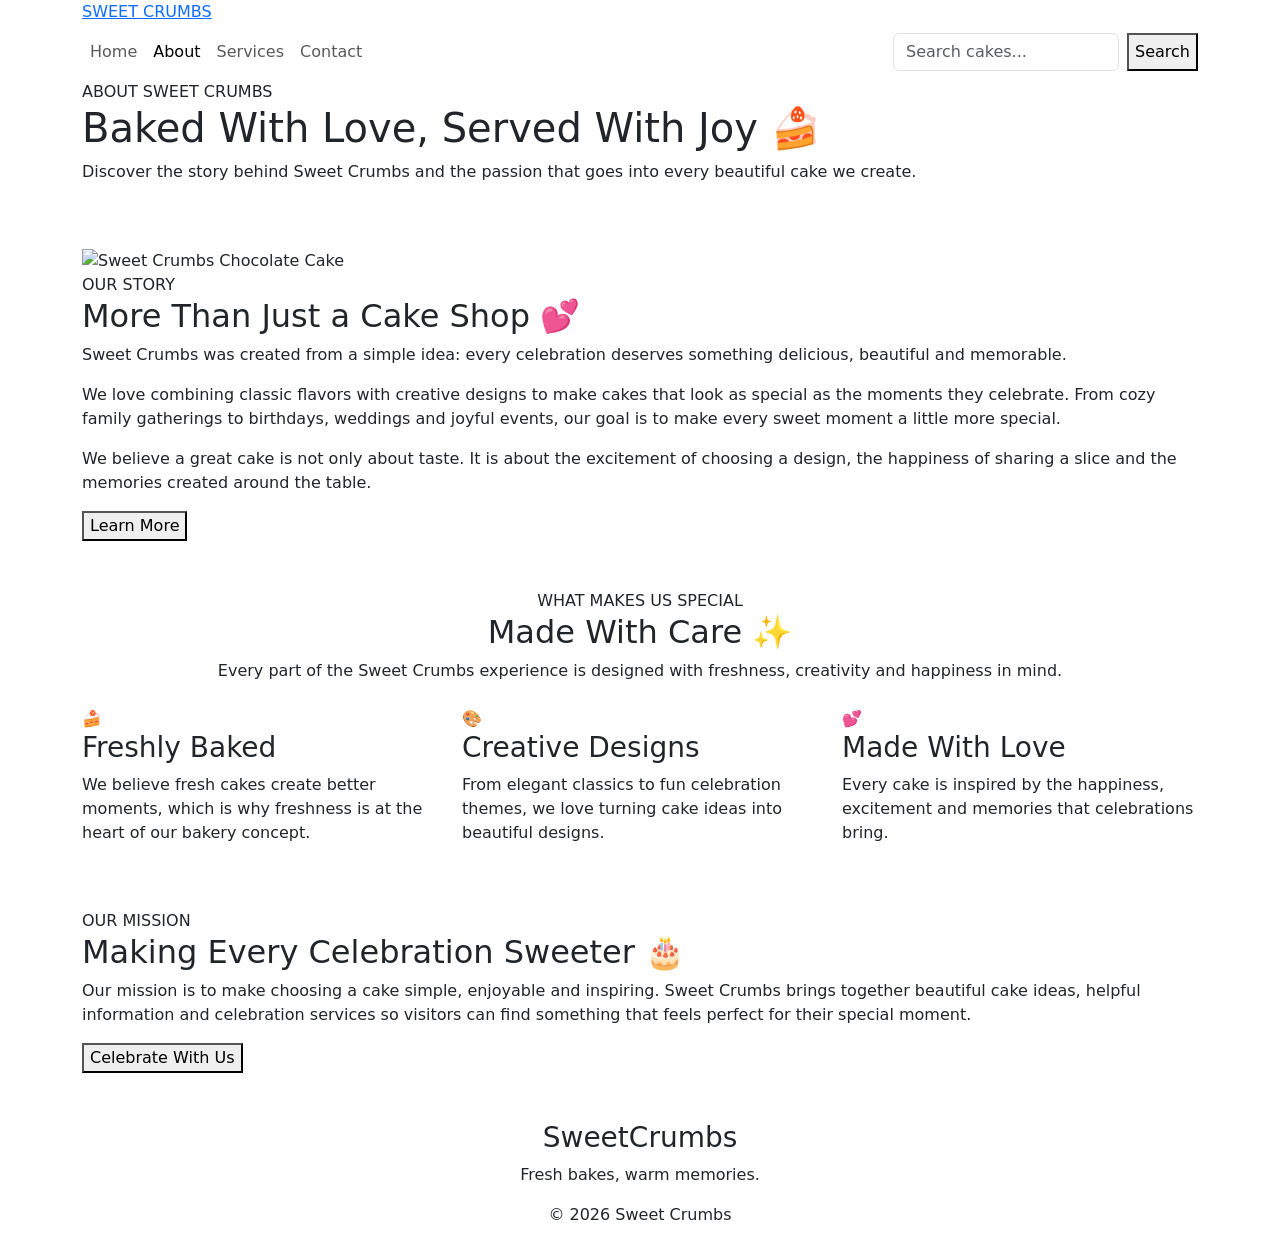
==== about.html @ d3f0cdc3 "Initial commit" ====
<!DOCTYPE html>
<html lang="en">
<head>

    <meta charset="UTF-8">
    <meta name="viewport" content="width=device-width, initial-scale=1.0">

    <title>About - Sweet Crumbs</title>

    <!-- Bootstrap CSS -->
    <link
        href="https://cdn.jsdelivr.net/npm/bootstrap@5.3.3/dist/css/bootstrap.min.css"
        rel="stylesheet"
    >

    <!-- Custom CSS -->
    <link rel="stylesheet" href="booster.css">

</head>

<body data-page="about">


<!-- 
     TOP NAVBAR — LOGO -->

<nav class="top-cake-navbar">

    <div class="container">

        <a href="index.html" class="cake-logo">
            SWEET
            <span>CRUMBS</span>
        </a>

    </div>

</nav>


<!-- SECOND NAVBAR — MENU -->

<nav class="navbar navbar-expand-lg second-cake-navbar">

    <div class="container">

        <button
            class="navbar-toggler"
            type="button"
            data-bs-toggle="collapse"
            data-bs-target="#cakeNavbar">

            <span class="navbar-toggler-icon"></span>

        </button>


        <div class="collapse navbar-collapse" id="cakeNavbar">

            <ul class="navbar-nav me-auto mb-2 mb-lg-0">

                <li class="nav-item">
                    <a
                        class="nav-link"
                        data-page="home"
                        href="index.html">
                        Home
                    </a>
                </li>

                <li class="nav-item">
                    <a
                        class="nav-link active"
                        data-page="about"
                        href="about.html">
                        About
                    </a>
                </li>

                <li class="nav-item">
                    <a
                        class="nav-link"
                        data-page="services"
                        href="services.html">
                        Services
                    </a>
                </li>

                <li class="nav-item">
                    <a
                        class="nav-link"
                        data-page="contact"
                        href="contact.html">
                        Contact
                    </a>
                </li>

            </ul>


            <!-- Search -->

            <form class="d-flex cake-search">

                <input
                    class="form-control me-2"
                    type="search"
                    id="cakeSearch"
                    placeholder="Search cakes..."
                >

                <button
                    class="search-cake-btn"
                    type="submit">
                    Search
                </button>

            </form>

        </div>

    </div>

</nav>


<!-- 
     ABOUT HERO -->

<section class="page-hero">

    <div class="container">

        <span class="eyebrow">
            ABOUT SWEET CRUMBS
        </span>

        <h1>
            Baked With Love, Served With Joy 🍰
        </h1>

        <p>
            Discover the story behind Sweet Crumbs and the passion
            that goes into every beautiful cake we create.
        </p>

    </div>

</section>


<!-- 
     OUR STORY -->

<main class="container py-5">

    <section class="about-box">

        <!-- Image -->

       <div class="about-image">

    <img
        src="https://images.unsplash.com/photo-1578985545062-69928b1d9587?auto=format&fit=crop&w=1000&q=80"
        alt="Sweet Crumbs Chocolate Cake">

</div>

        <!-- Content -->

        <div class="about-content">

            <span class="eyebrow">
                OUR STORY
            </span>

            <h2>
                More Than Just a Cake Shop 💕
            </h2>

            <p>
                Sweet Crumbs was created from a simple idea:
                every celebration deserves something delicious,
                beautiful and memorable.
            </p>

            <p>
                We love combining classic flavors with creative
                designs to make cakes that look as special as
                the moments they celebrate. From cozy family
                gatherings to birthdays, weddings and joyful events,
                our goal is to make every sweet moment a little
                more special.
            </p>

            <p>
                We believe a great cake is not only about taste.
                It is about the excitement of choosing a design,
                the happiness of sharing a slice and the memories
                created around the table.
            </p>

            <button
                type="button"
                class="cake-btn js-message"
                data-message="💗 Sweet Crumbs believes every celebration deserves a beautiful and delicious centerpiece.">

                Learn More

            </button>

            <div
                id="aboutMessage"
                class="message-box">
            </div>

        </div>

    </section>


    <!-- 
         OUR VALUES -->

    <section class="mt-5">

        <div class="text-center mb-4">

            <span class="eyebrow">
                WHAT MAKES US SPECIAL
            </span>

            <h2 class="section-title">
                Made With Care ✨
            </h2>

            <p class="section-subtitle">
                Every part of the Sweet Crumbs experience is designed
                with freshness, creativity and happiness in mind.
            </p>

        </div>


        <div class="row g-4">


            <!-- Value 1 -->

            <div class="col-md-4">

                <div class="about-value-card">

                    <div class="value-icon">
                        🍰
                    </div>

                    <h3>
                        Freshly Baked
                    </h3>

                    <p>
                        We believe fresh cakes create better moments,
                        which is why freshness is at the heart of our
                        bakery concept.
                    </p>

                </div>

            </div>


            <!-- Value 2 -->

            <div class="col-md-4">

                <div class="about-value-card">

                    <div class="value-icon">
                        🎨
                    </div>

                    <h3>
                        Creative Designs
                    </h3>

                    <p>
                        From elegant classics to fun celebration
                        themes, we love turning cake ideas into
                        beautiful designs.
                    </p>

                </div>

            </div>


            <!-- Value 3 -->

            <div class="col-md-4">

                <div class="about-value-card">

                    <div class="value-icon">
                        💕
                    </div>

                    <h3>
                        Made With Love
                    </h3>

                    <p>
                        Every cake is inspired by the happiness,
                        excitement and memories that celebrations
                        bring.
                    </p>

                </div>

            </div>

        </div>

    </section>


    <!--  MISSION SECTION-->

    <section class="mission-box mt-5">

        <span class="eyebrow">
            OUR MISSION
        </span>

        <h2>
            Making Every Celebration Sweeter 🎂
        </h2>

        <p>
            Our mission is to make choosing a cake simple, enjoyable
            and inspiring. Sweet Crumbs brings together beautiful
            cake ideas, helpful information and celebration services
            so visitors can find something that feels perfect for
            their special moment.
        </p>

        <button
            type="button"
            class="cake-btn js-message"
            data-message="🎉 Thank you for being part of the Sweet Crumbs journey!">

            Celebrate With Us

        </button>

    </section>

</main>


<!--  FOOTER-->

<footer class="cake-footer">

    <div class="container text-center">

        <h3>
            Sweet<span>Crumbs</span>
        </h3>

        <p>
            Fresh bakes, warm memories.
        </p>

        <p>
            © 2026 Sweet Crumbs
        </p>

    </div>

</footer>


<!-- Bootstrap JS -->

<script
    src="https://cdn.jsdelivr.net/npm/bootstrap@5.3.3/dist/js/bootstrap.bundle.min.js">
</script>


<!-- Custom JS -->

<script src="script.js"></script>

</body>
</html>
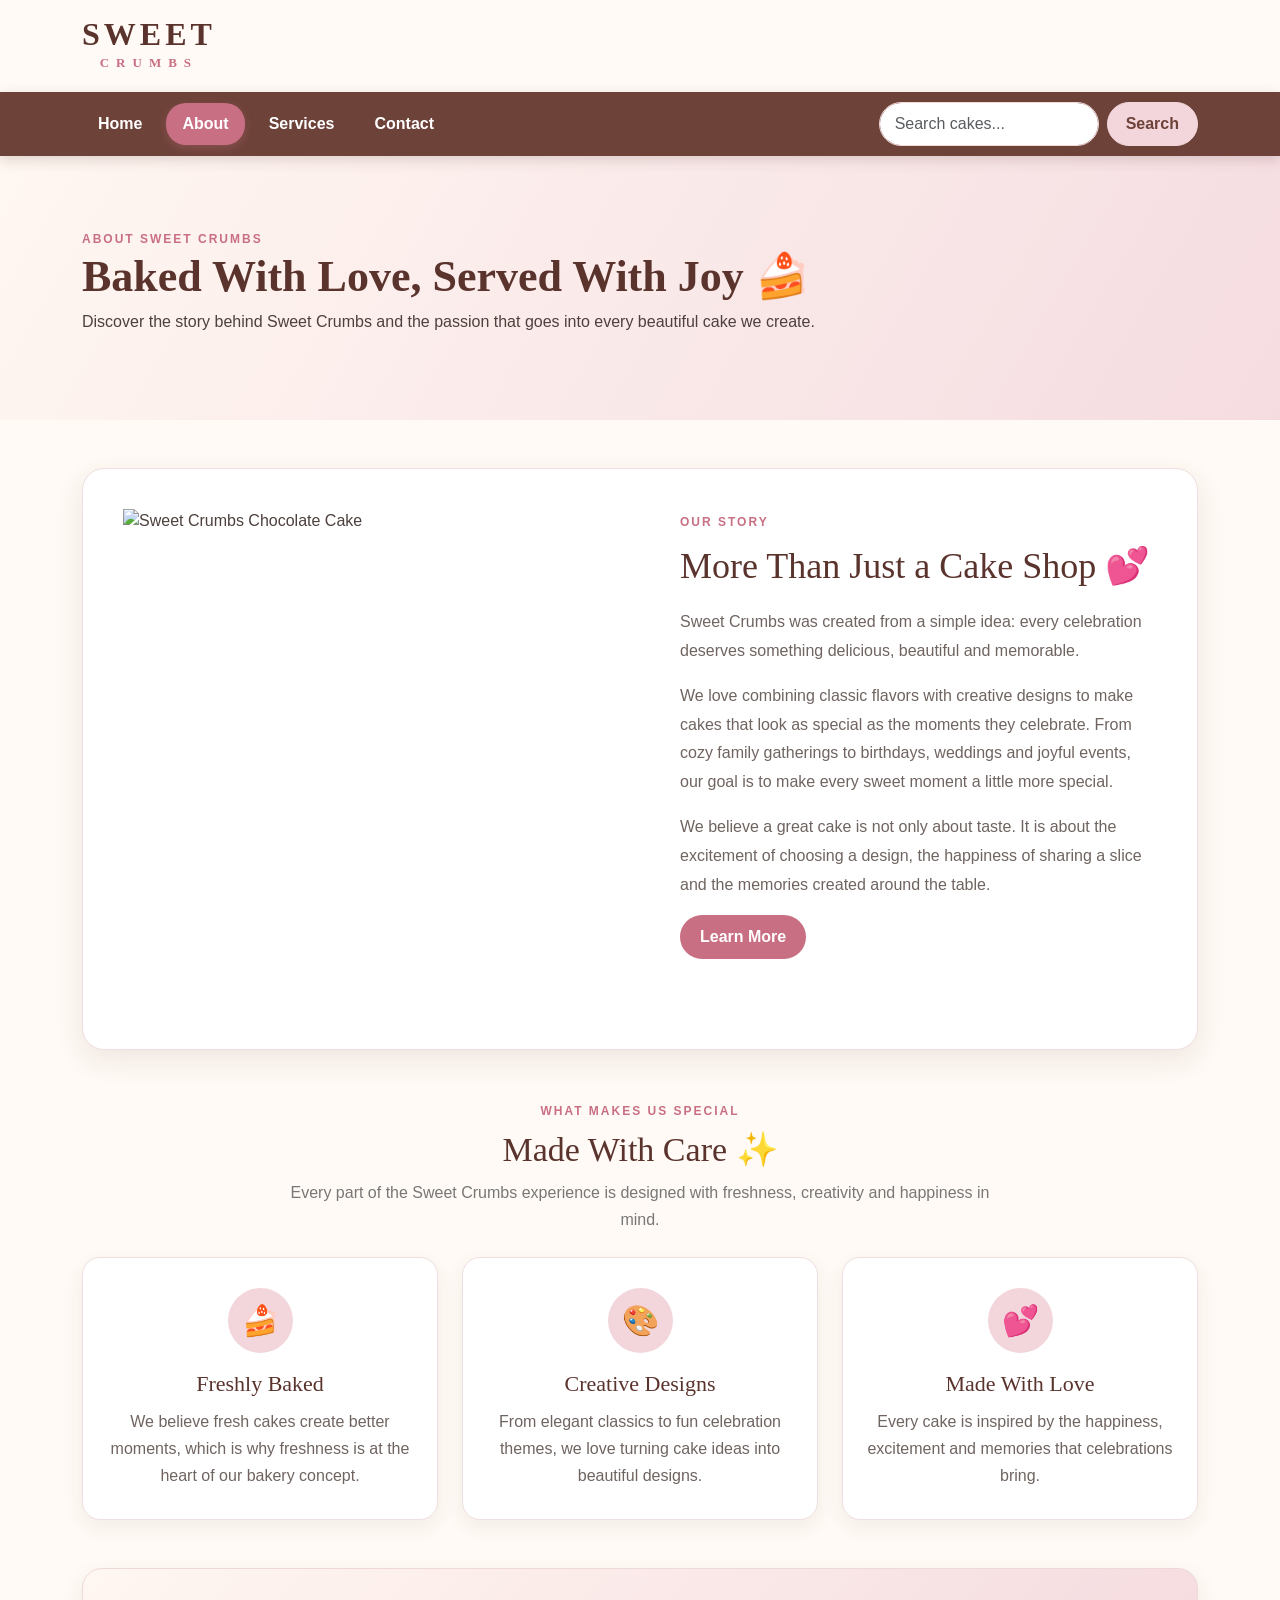
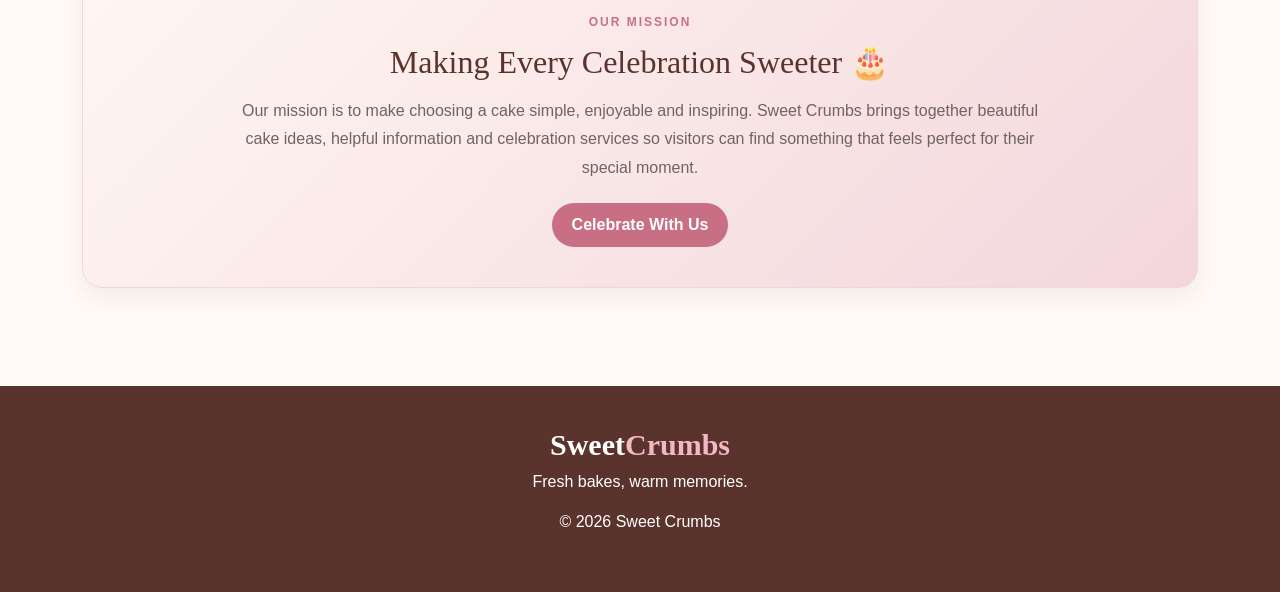
==== commit 2c77f611: "Initial commit" ====
--- a/about.html
+++ b/about.html
@@ -14,7 +14,7 @@
     >
 
     <!-- Custom CSS -->
-    <link rel="stylesheet" href="booster.css">
+    <link rel="stylesheet" href="style.css">
 
 </head>
 
--- a/style.css
+++ b/style.css
@@ -0,0 +1,1243 @@
+:root {
+    --cream: #fffaf5;
+    --pink: #f3d6dc;
+    --rose: #c96f83;
+    --brown: #6d4239;
+    --deep: #5a332d;
+    --gold: #d8a55b;
+}
+
+
+/* =========================
+   BODY
+========================= */
+
+body {
+    margin: 0;
+    background: var(--cream);
+    font-family: Arial, sans-serif;
+    color: #4d403d;
+}
+
+
+/* =========================
+   TOP NAVBAR
+========================= */
+
+.top-cake-navbar {
+    width: 100%;
+    background-color: #fffaf5;
+    padding: 18px 40px;
+    box-shadow: 0 2px 8px rgba(90, 51, 45, 0.08);
+}
+
+
+/* Cake Logo */
+
+.cake-logo {
+    display: inline-block;
+    text-decoration: none;
+
+    color: #5a332d;
+
+    font-family: Georgia, serif;
+    font-size: 32px;
+    font-weight: bold;
+
+    letter-spacing: 4px;
+    line-height: 1;
+}
+
+.cake-logo span {
+    display: block;
+
+    color: #c96f83;
+
+    font-size: 13px;
+    letter-spacing: 7px;
+
+    text-align: center;
+    margin-top: 6px;
+}
+
+
+/* =========================
+   SECOND NAVBAR
+========================= */
+
+.second-cake-navbar {
+    width: 100%;
+    background-color: #6d4239;
+
+    padding: 10px 25px;
+
+    box-shadow:
+        0 4px 12px rgba(90, 51, 45, 0.18);
+}
+
+
+/* Menu */
+
+.second-cake-navbar .navbar-nav {
+    gap: 8px;
+}
+
+.second-cake-navbar .nav-link {
+    color: #fff !important;
+
+    font-size: 16px;
+    font-weight: 600;
+
+    padding: 9px 16px !important;
+
+    border-radius: 20px;
+
+    transition: 0.3s ease;
+}
+
+
+/* Hover */
+
+.second-cake-navbar .nav-link:hover {
+    background-color: #c96f83;
+    color: white !important;
+}
+
+
+/* Active Page */
+
+.second-cake-navbar .nav-link.active {
+    background-color: #c96f83;
+    color: white !important;
+
+    box-shadow:
+        0 3px 10px rgba(201, 111, 131, 0.3);
+}
+
+
+/* =========================
+   SEARCH BAR
+========================= */
+
+.cake-search {
+    margin-left: 20px;
+}
+
+.cake-search input {
+    width: 220px;
+
+    border-radius: 25px;
+
+    border: 1px solid #f1d8d9;
+
+    padding: 9px 15px;
+
+    outline: none;
+}
+
+.cake-search input:focus {
+    border-color: #c96f83;
+
+    box-shadow:
+        0 0 0 3px rgba(201, 111, 131, 0.15);
+}
+
+
+/* Search Button */
+
+.search-cake-btn {
+    border: 1px solid #f3d6dc;
+
+    background-color: #f3d6dc;
+    color: #6d4239;
+
+    padding: 8px 18px;
+
+    border-radius: 25px;
+
+    font-weight: bold;
+
+    transition: 0.3s;
+}
+
+.search-cake-btn:hover {
+    background-color: #c96f83;
+    color: white;
+}
+
+
+/* =========================
+   MOBILE
+========================= */
+
+@media (max-width: 768px) {
+
+    .top-cake-navbar {
+        padding: 15px 20px;
+        text-align: center;
+    }
+
+    .cake-logo {
+        font-size: 28px;
+    }
+
+    .second-cake-navbar {
+        padding: 10px 15px;
+    }
+
+    .second-cake-navbar .navbar-nav {
+        margin-top: 12px;
+        gap: 5px;
+    }
+
+    .second-cake-navbar .nav-link {
+        width: fit-content;
+    }
+
+    .cake-search {
+        margin: 15px 0 5px;
+        width: 100%;
+    }
+
+    .cake-search input {
+        width: 100%;
+    }
+}
+
+.carousel-message {
+    display: none;
+    margin: 20px auto 0;
+    max-width: 900px;
+    padding: 16px 20px;
+
+    background: #fff0f2;
+    border-left: 5px solid #c96f83;
+    border-radius: 12px;
+
+    text-align: center;
+    box-shadow: 0 5px 15px rgba(90, 51, 45, 0.08);
+}
+
+.carousel-message.show {
+    display: block;
+}
+
+.carousel-message p {
+    margin: 0;
+    color: #6d4239;
+    font-size: 16px;
+    line-height: 1.6;
+}
+
+.carousel-btn.active {
+    background-color: #5a332d !important;
+    color: white !important;
+    transform: translateY(-2px);
+}
+
+
+/* =========================
+   HERO
+========================= */
+
+.hero-wrap {
+    padding: 28px 0;
+}
+
+.hero-card {
+    border-radius: 24px;
+    overflow: hidden;
+    box-shadow: 0 12px 30px rgba(90, 51, 45, 0.14);
+}
+
+.hero-card img {
+    height: 520px;
+    object-fit: cover;
+    filter: brightness(0.72);
+}
+
+.hero-card .carousel-caption {
+    bottom: 55px;
+}
+
+.hero-card h2 {
+    font: 700 42px Georgia, serif;
+}
+
+
+/* =========================
+   BUTTON
+========================= */
+
+.cake-btn {
+    border: 0;
+    background: var(--rose);
+    color: #fff;
+    padding: 10px 20px;
+    border-radius: 24px;
+    font-weight: 700;
+    transition: 0.25s;
+}
+
+.cake-btn:hover,
+.cake-btn.active {
+    background: var(--deep);
+    transform: translateY(-2px);
+}
+
+
+/* =========================
+   CONTENT
+========================= */
+
+.content-card,
+.sidebar-card,
+.about-box,
+.product-card,
+.contact-card,
+.table-wrap {
+    background: #fff;
+    border-radius: 20px;
+    box-shadow: 0 8px 24px rgba(90, 51, 45, 0.08);
+    border: 1px solid #f0dfe0;
+}
+
+.content-card {
+    padding: 30px;
+}
+
+.content-card h1,
+.about-box h2,
+.table-wrap h2,
+.contact-card h2 {
+    font-family: Georgia, serif;
+    color: var(--deep);
+}
+
+
+/* =========================
+   TEXT LABELS
+========================= */
+
+.eyebrow,
+.tag {
+    color: var(--rose);
+    font-size: 12px;
+    letter-spacing: 2px;
+    font-weight: 800;
+}
+
+
+/* =========================
+   FEATURE CARDS
+========================= */
+
+.feature-card {
+    background: #fff;
+    border-radius: 18px;
+    overflow: hidden;
+    height: 100%;
+    box-shadow: 0 8px 22px rgba(90, 51, 45, 0.07);
+    border: 1px solid #f1e2df;
+}
+
+.feature-card img {
+    width: 100%;
+    height: 190px;
+    object-fit: cover;
+}
+
+.feature-card h3,
+.product-card h3 {
+    font: 700 22px Georgia, serif;
+    color: var(--deep);
+    padding: 18px 18px 0;
+}
+
+.feature-card p {
+    padding: 0 18px;
+    color: #6f6460;
+}
+
+.feature-card .cake-btn {
+    margin: 0 18px 18px;
+}
+/* =========================
+   SIDEBAR 6 CAKE CARDS
+========================= */
+
+.sidebar-card {
+    padding: 22px;
+    background: #fff;
+    border-radius: 20px;
+    border: 1px solid #f0dfe0;
+    box-shadow: 0 8px 24px rgba(90, 51, 45, 0.08);
+}
+
+.sidebar-card > h3 {
+    color: #5a332d;
+    text-align: center;
+    font-family: Georgia, serif;
+    margin-bottom: 18px;
+}
+
+
+/* Each small card */
+
+.side-cake-card {
+    background: #fffaf7;
+    border: 1px solid #f0dfe0;
+    border-radius: 14px;
+    padding: 10px;
+    text-align: center;
+    height: 100%;
+    box-shadow: 0 4px 12px rgba(90, 51, 45, 0.08);
+
+    transition: all 0.3s ease;
+}
+
+.side-cake-card:hover {
+    transform: translateY(-5px);
+    box-shadow: 0 8px 20px rgba(90, 51, 45, 0.14);
+}
+
+
+/* Card image */
+
+.side-cake-card img {
+    width: 100%;
+    height: 90px;
+    object-fit: cover;
+    border-radius: 10px;
+}
+
+
+/* Card heading */
+
+.side-cake-card h5 {
+    color: #6d4239;
+    font-family: Georgia, serif;
+    font-size: 15px;
+    margin: 10px 0 4px;
+}
+
+
+/* Card paragraph */
+
+.side-cake-card p {
+    color: #777;
+    font-size: 12px;
+    margin-bottom: 9px;
+}
+
+
+/* Small button */
+
+.side-cake-card .cake-btn {
+    padding: 6px 12px;
+    font-size: 11px;
+}
+
+
+/* =========================
+   LIST BELOW SIDEBAR
+========================= */
+
+.sidebar-list {
+    margin-top: 20px;
+    padding: 20px;
+
+    background: #fff;
+    border: 1px solid #f0dfe0;
+    border-radius: 18px;
+
+    box-shadow: 0 8px 22px rgba(90, 51, 45, 0.08);
+}
+
+.sidebar-list h3 {
+    text-align: center;
+    color: #5a332d;
+    font-family: Georgia, serif;
+    font-size: 21px;
+    margin-bottom: 16px;
+}
+
+.sidebar-list ul {
+    list-style: none;
+    padding: 0;
+    margin: 0;
+}
+
+.sidebar-list li {
+    background: #fff4f0;
+    color: #6d4239;
+
+    padding: 10px 12px;
+    margin-bottom: 8px;
+
+    border-radius: 10px;
+    border-left: 4px solid #c96f83;
+
+    transition: all 0.3s ease;
+}
+
+.sidebar-list li:hover {
+    background: #f3d6dc;
+    transform: translateX(5px);
+}
+
+
+/* Message under sidebar */
+
+#sidebarMessage {
+    margin-top: 20px;
+}
+
+
+/* =========================
+   MESSAGE
+========================= */
+
+.message-box {
+    display: none;
+    margin-top: 20px;
+    padding: 15px 18px;
+    background: #fff0f2;
+    border-left: 5px solid var(--rose);
+    border-radius: 12px;
+}
+
+.message-box.show {
+    display: block;
+}
+
+
+/* =========================
+   PAGE HERO
+========================= */
+
+.page-hero {
+    padding: 70px 0;
+    background: linear-gradient(
+        120deg,
+        #fff7f1,
+        #f5dce1
+    );
+}
+
+.page-hero h1 {
+    font: 700 44px Georgia, serif;
+    color: var(--deep);
+}
+
+
+/* =========================
+   ABOUT
+========================= */
+
+.about-box {
+    padding: 0;
+    overflow: hidden;
+    display: grid;
+    grid-template-columns: 1fr 1fr;
+}
+
+.about-box img {
+    width: 100%;
+    height: 100%;
+    object-fit: cover;
+    min-height: 420px;
+}
+
+.about-box > div {
+    padding: 40px;
+}
+
+
+/* =========================
+   PRODUCT CARDS
+========================= */
+
+.product-card {
+    overflow: hidden;
+    height: 100%;
+}
+
+.product-card img {
+    width: 100%;
+    height: 240px;
+    object-fit: cover;
+}
+
+.product-card .p-4 strong {
+    font-size: 24px;
+    color: var(--deep);
+}
+
+
+/* =========================
+   TABLE
+========================= */
+
+.table-wrap {
+    padding: 28px;
+}
+
+.cake-table thead th {
+    background: var(--deep);
+    color: white;
+}
+
+.cake-table tbody tr:nth-child(even) {
+    background: #fff4f0;
+}
+
+
+/* =========================
+   CONTACT
+========================= */
+
+.contact-card {
+    padding: 28px;
+}
+
+.contact-item {
+    display: flex;
+    gap: 12px;
+    padding: 12px 0;
+    border-bottom: 1px solid #f0e6e2;
+}
+
+.contact-item:last-child {
+    border-bottom: 0;
+}
+
+
+/* =========================
+   FORM
+========================= */
+
+.form-control,
+.form-select {
+    border-radius: 12px;
+    padding: 11px 13px;
+    border-color: #e5d3cf;
+}
+
+.form-control:focus,
+.form-select:focus {
+    border-color: var(--rose);
+    box-shadow: 0 0 0 0.2rem rgba(201, 111, 131, 0.15);
+}
+
+
+/* =========================
+   FOOTER
+========================= */
+
+.cake-footer {
+    margin-top: 50px;
+    background: var(--deep);
+    color: #fff;
+    padding: 42px 0;
+}
+
+.cake-footer h3 {
+    font: 700 30px Georgia, serif;
+}
+
+.cake-footer h3 span {
+    color: #f2b8c3;
+}
+
+
+/* =========================
+   MOBILE
+========================= */
+
+@media (max-width: 768px) {
+
+    .hero-card img {
+        height: 360px;
+    }
+
+    .hero-card h2 {
+        font-size: 27px;
+    }
+
+    .about-box {
+        grid-template-columns: 1fr;
+    }
+
+    .about-box img {
+        min-height: 260px;
+    }
+
+    .page-hero h1 {
+        font-size: 32px;
+    }
+
+    .nav-link {
+        margin-left: 0;
+    }
+}
+/* =========================
+   ABOUT PAGE
+========================= */
+
+.about-box {
+    display: grid;
+    grid-template-columns: 1fr 1fr;
+    overflow: hidden;
+
+    background: #fff;
+    border-radius: 22px;
+    border: 1px solid #f0dfe0;
+
+    box-shadow: 0 10px 28px rgba(90, 51, 45, 0.10);
+}
+
+
+/* Image */
+
+.about-image {
+    width: 100%;
+    min-height: 500px;
+    overflow: hidden;
+}
+
+.about-image img {
+    width: 100%;
+    height: 100%;
+    min-height: 500px;
+    object-fit: cover;
+    display: block;
+}
+
+
+/* Content */
+
+.about-content {
+    padding: 45px;
+}
+
+.about-content h2 {
+    color: #5a332d;
+    font-family: Georgia, serif;
+    font-size: 36px;
+    margin: 12px 0 20px;
+}
+
+.about-content p {
+    color: #6f6460;
+    font-size: 16px;
+    line-height: 1.8;
+    margin-bottom: 16px;
+}
+
+
+/* Value Section */
+
+.section-title {
+    color: #5a332d;
+    font-family: Georgia, serif;
+    font-size: 34px;
+    margin-top: 8px;
+}
+
+.section-subtitle {
+    max-width: 700px;
+    margin: 0 auto;
+    color: #777;
+    line-height: 1.7;
+}
+
+
+/* Value Cards */
+
+.about-value-card {
+    height: 100%;
+    padding: 30px 22px;
+
+    background: #fff;
+
+    border-radius: 18px;
+
+    border: 1px solid #f0dfe0;
+
+    text-align: center;
+
+    box-shadow: 0 7px 20px rgba(90, 51, 45, 0.07);
+
+    transition: 0.3s ease;
+}
+
+.about-value-card:hover {
+    transform: translateY(-6px);
+
+    box-shadow:
+        0 12px 25px rgba(90, 51, 45, 0.14);
+}
+
+
+/* Icon */
+
+.value-icon {
+    width: 65px;
+    height: 65px;
+
+    margin: 0 auto 18px;
+
+    display: flex;
+    align-items: center;
+    justify-content: center;
+
+    background: #f3d6dc;
+
+    border-radius: 50%;
+
+    font-size: 30px;
+}
+
+
+/* Card Heading */
+
+.about-value-card h3 {
+    color: #5a332d;
+    font-family: Georgia, serif;
+    font-size: 22px;
+    margin-bottom: 10px;
+}
+
+
+/* Card Paragraph */
+
+.about-value-card p {
+    color: #6f6460;
+    line-height: 1.7;
+    margin: 0;
+}
+
+
+/* Mission */
+
+.mission-box {
+    padding: 40px;
+
+    background:
+        linear-gradient(
+            135deg,
+            #fff7f1,
+            #f3d6dc
+        );
+
+    border-radius: 20px;
+
+    text-align: center;
+
+    border: 1px solid #efd8da;
+
+    box-shadow: 0 8px 22px rgba(90, 51, 45, 0.08);
+}
+
+.mission-box h2 {
+    color: #5a332d;
+    font-family: Georgia, serif;
+    font-size: 32px;
+    margin: 10px 0 15px;
+}
+
+.mission-box p {
+    max-width: 800px;
+    margin: 0 auto 20px;
+
+    color: #6f6460;
+    line-height: 1.8;
+}
+
+
+/* Mobile */
+
+@media (max-width: 768px) {
+
+    .about-box {
+        grid-template-columns: 1fr;
+    }
+
+    .about-image {
+        min-height: 280px;
+    }
+
+    .about-content {
+        padding: 28px;
+    }
+
+    .about-content h2 {
+        font-size: 28px;
+    }
+
+    .section-title {
+        font-size: 28px;
+    }
+
+    .mission-box {
+        padding: 28px 20px;
+    }
+
+    .mission-box h2 {
+        font-size: 27px;
+    }
+}
+
+
+/* =========================
+   SERVICES PAGE
+========================= */
+
+.service-card {
+    height: 100%;
+    overflow: hidden;
+
+    background: #fff;
+
+    border: 1px solid #f0dfe0;
+    border-radius: 20px;
+
+    box-shadow: 0 8px 22px rgba(90, 51, 45, 0.08);
+
+    transition: all 0.35s ease;
+}
+
+.service-card:hover {
+    transform: translateY(-8px);
+
+    box-shadow:
+        0 14px 30px rgba(90, 51, 45, 0.15);
+}
+
+
+/* Service Image */
+
+.service-card img {
+    width: 100%;
+    height: 230px;
+
+    object-fit: cover;
+
+    display: block;
+}
+
+
+/* Service Content */
+
+.service-card-body {
+    padding: 22px;
+}
+
+.service-card-body h3 {
+    color: #5a332d;
+    font-family: Georgia, serif;
+
+    font-size: 23px;
+
+    margin: 10px 0;
+}
+
+.service-card-body p {
+    color: #6f6460;
+
+    font-size: 14px;
+    line-height: 1.7;
+
+    margin-bottom: 18px;
+}
+
+
+/* Tag */
+
+.service-card-body .tag {
+    color: #c96f83;
+
+    font-size: 11px;
+    font-weight: bold;
+
+    letter-spacing: 2px;
+}
+
+
+/* Highlight */
+
+.service-highlight {
+    padding: 45px;
+
+    background:
+        linear-gradient(
+            135deg,
+            #fff7f1,
+            #f3d6dc
+        );
+
+    border-radius: 22px;
+
+    text-align: center;
+
+    border: 1px solid #efd8da;
+
+    box-shadow:
+        0 10px 25px rgba(90, 51, 45, 0.08);
+}
+
+.service-highlight h2 {
+    color: #5a332d;
+
+    font-family: Georgia, serif;
+
+    font-size: 34px;
+
+    margin: 12px 0 15px;
+}
+
+.service-highlight p {
+    max-width: 750px;
+
+    margin: 0 auto 22px;
+
+    color: #6f6460;
+
+    line-height: 1.8;
+}
+
+
+/* Mobile */
+
+@media (max-width: 768px) {
+
+    .service-card img {
+        height: 200px;
+    }
+
+    .service-card-body {
+        padding: 18px;
+    }
+
+    .service-highlight {
+        padding: 28px 20px;
+    }
+
+    .service-highlight h2 {
+        font-size: 27px;
+    }
+
+}
+
+
+/* ==================================================
+   CONTACT PAGE
+================================================== */
+
+/* Contact Information */
+
+.contact-info {
+    height: 100%;
+    padding: 35px;
+    background: #fff8f5;
+    border-radius: 20px;
+    border: 1px solid #f1d8d2;
+}
+
+.contact-info .section-title {
+    margin-top: 10px;
+    margin-bottom: 15px;
+}
+
+.contact-info > p {
+    color: #6d5a55;
+    line-height: 1.8;
+    margin-bottom: 30px;
+}
+
+
+/* Contact Items */
+
+.contact-item {
+    display: flex;
+    align-items: flex-start;
+    gap: 18px;
+    padding: 18px 0;
+    border-bottom: 1px solid #ead8d4;
+}
+
+.contact-item:last-child {
+    border-bottom: none;
+}
+
+.contact-icon {
+    width: 48px;
+    height: 48px;
+    min-width: 48px;
+
+    display: flex;
+    align-items: center;
+    justify-content: center;
+
+    background: #f3c6bd;
+    border-radius: 50%;
+
+    font-size: 22px;
+}
+
+.contact-item h4 {
+    margin: 0 0 5px;
+    color: #633f3a;
+    font-size: 18px;
+}
+
+.contact-item p {
+    margin: 0;
+    color: #765f59;
+    line-height: 1.6;
+}
+
+
+/* ==================================================
+   CONTACT FORM
+================================================== */
+
+.contact-form-card {
+    height: 100%;
+    padding: 35px;
+
+    background: #ffffff;
+
+    border-radius: 20px;
+    border: 1px solid #f1d8d2;
+
+    box-shadow: 0 8px 25px rgba(120, 70, 60, 0.08);
+}
+
+.contact-form-card h2 {
+    color: #633f3a;
+    font-size: 30px;
+    margin-top: 10px;
+    margin-bottom: 10px;
+}
+
+.contact-form-card > p {
+    color: #765f59;
+    margin-bottom: 25px;
+    line-height: 1.7;
+}
+
+
+/* Form Labels */
+
+.contact-form-card .form-label {
+    color: #633f3a;
+    font-weight: 600;
+    margin-bottom: 7px;
+}
+
+
+/* Inputs */
+
+.contact-form-card .form-control,
+.contact-form-card .form-select {
+    border: 1px solid #e5c8c2;
+    border-radius: 10px;
+    padding: 12px 15px;
+
+    color: #633f3a;
+    background: #fffaf8;
+
+    transition: 0.3s ease;
+}
+
+
+/* Input Focus */
+
+.contact-form-card .form-control:focus,
+.contact-form-card .form-select:focus {
+    border-color: #d99b91;
+
+    box-shadow: 0 0 0 3px rgba(217, 155, 145, 0.15);
+
+    background: #ffffff;
+}
+
+
+/* Textarea */
+
+.contact-form-card textarea {
+    resize: vertical;
+    min-height: 130px;
+}
+
+
+/* Placeholder */
+
+.contact-form-card .form-control::placeholder {
+    color: #aa918b;
+}
+
+
+/* ==================================================
+   CONTACT BUTTON
+================================================== */
+
+.contact-form-card .cake-btn {
+    border: none;
+    margin-top: 8px;
+    cursor: pointer;
+}
+
+
+/* ==================================================
+   CONTACT SUCCESS MESSAGE
+================================================== */
+
+#contactMessage {
+    margin-top: 20px;
+}
+
+
+/* ==================================================
+   RESPONSIVE CONTACT
+================================================== */
+
+@media (max-width: 991px) {
+
+    .contact-info {
+        height: auto;
+    }
+
+    .contact-form-card {
+        height: auto;
+    }
+
+}
+
+
+@media (max-width: 576px) {
+
+    .contact-info,
+    .contact-form-card {
+        padding: 25px 20px;
+        border-radius: 15px;
+    }
+
+    .contact-form-card h2 {
+        font-size: 24px;
+    }
+
+    .contact-item {
+        gap: 12px;
+    }
+
+    .contact-icon {
+        width: 42px;
+        height: 42px;
+        min-width: 42px;
+        font-size: 18px;
+    }
+
+}
